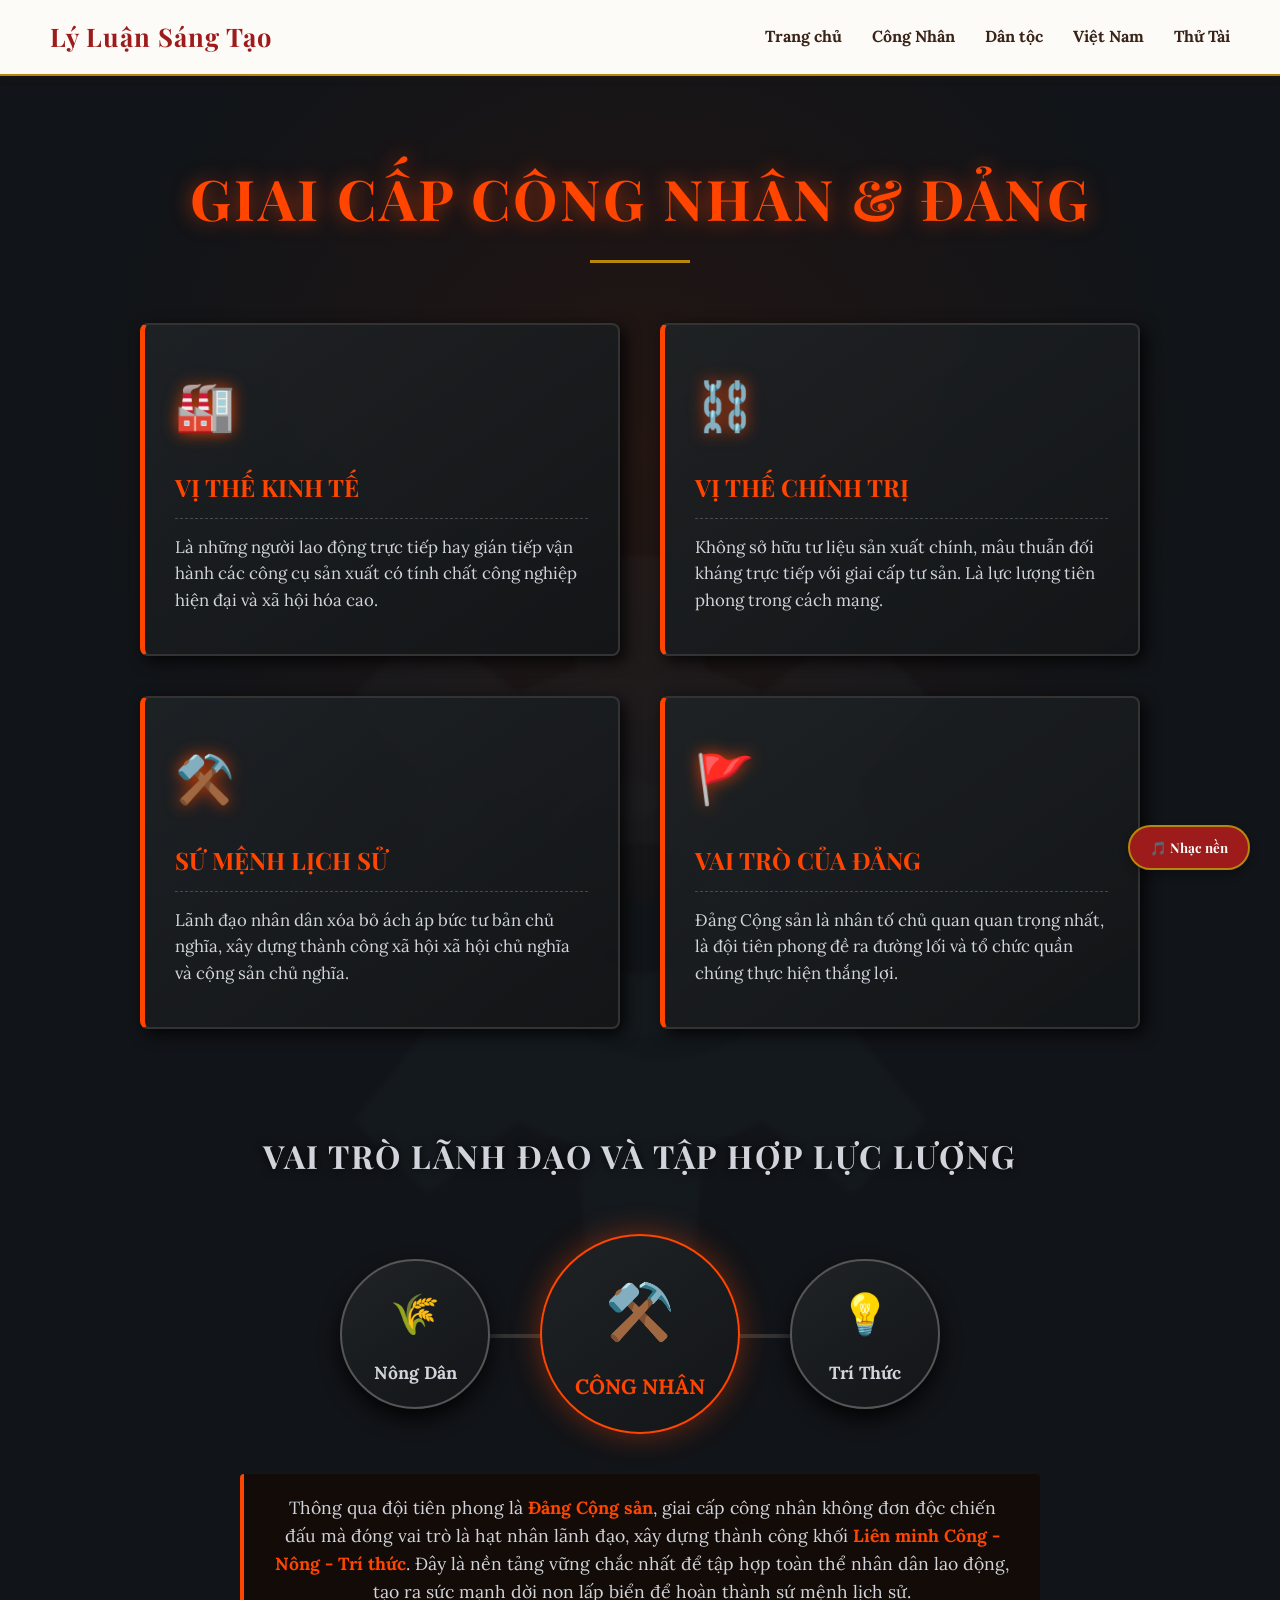
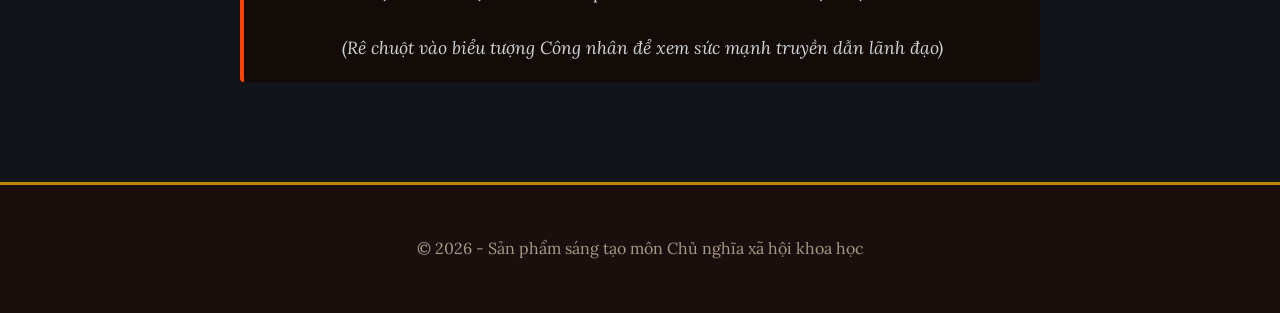
==== cong-nhan.html @ 25dcca9c "git" ====
<!DOCTYPE html>
<html lang="vi">
<head>
    <meta charset="UTF-8">
    <meta name="viewport" content="width=device-width, initial-scale=1.0">
    <title>Giai cấp công nhân - Hành Trình Lịch Sử</title>
    <link href="https://unpkg.com/aos@2.3.1/dist/aos.css" rel="stylesheet">
    <link rel="stylesheet" href="css/style.css">
    
    <style>
        /* --- CONCEPT: LÒ RÈN CÔNG NGHIỆP TRÊN NỀN LỊCH SỬ --- */
        #chapter1 {
            /* Thay đổi: Nền tối kết hợp với ảnh nền của bạn làm mờ */
            background-color: #111418 !important; 
            background-image: 
                radial-gradient(circle at center, rgba(42, 22, 16, 0.7) 0%, rgba(17, 20, 24, 0.9) 70%),
                url('https://png.pngtree.com/thumb_back/fh260/background/20210903/pngtree-may-day-labor-day-workers-silhouette-simple-city-construction-image_793453.jpg');
            background-size: cover;
            background-position: center;
            background-attachment: fixed; /* Hiệu ứng nền đứng yên khi cuộn */
            
            position: relative;
            overflow: hidden;
            padding-top: 150px;
            padding-bottom: 100px;
            color: #fdfbf7;
        }

        #chapter1 h2.section-title {
            color: #ff4500 !important; /* Màu đỏ cam thép nung */
            font-size: 3.5rem;
            text-transform: uppercase;
            letter-spacing: 3px;
            text-shadow: 0 0 20px rgba(255, 69, 0, 0.6);
            margin-bottom: 60px;
            position: relative;
            z-index: 10;
        }

        /* Hiệu ứng Bánh răng ngầm phía sau (giữ lại cho concept công nghiệp) */
        .gear-bg {
            position: absolute;
            top: 50%;
            left: 50%;
            transform: translate(-50%, -50%);
            font-size: 40rem;
            color: rgba(255, 255, 255, 0.03);
            z-index: 1;
            animation: spin-gear 40s linear infinite;
            pointer-events: none;
        }
        @keyframes spin-gear {
            0% { transform: translate(-50%, -50%) rotate(0deg); }
            100% { transform: translate(-50%, -50%) rotate(360deg); }
        }

        /* Lưới hiển thị 4 thẻ thông tin */
        .industry-grid {
            display: grid;
            grid-template-columns: repeat(2, 1fr);
            gap: 40px;
            max-width: 1000px;
            margin: 0 auto;
            position: relative;
            z-index: 10;
        }

        /* Thẻ khối thép nung */
        .steel-card {
            background: linear-gradient(145deg, rgba(31, 35, 38, 0.9), rgba(19, 21, 23, 0.95));
            border: 2px solid #333;
            border-left: 5px solid #ff4500; /* Viền đỏ công nhân */
            border-radius: 8px;
            padding: 40px 30px;
            position: relative;
            overflow: hidden;
            transition: all 0.4s ease;
            box-shadow: 5px 5px 15px rgba(0,0,0,0.8);
            display: flex;
            flex-direction: column;
            justify-content: center;
        }

        /* Hiệu ứng tia chớp/thép nung lướt qua khi Hover */
        .steel-card::before {
            content: '';
            position: absolute;
            top: 0; left: -100%;
            width: 50%; height: 100%;
            background: linear-gradient(90deg, transparent, rgba(255, 69, 0, 0.3), transparent);
            transform: skewX(-20deg);
            transition: all 0.6s ease;
        }

        .steel-card:hover {
            transform: translateY(-10px);
            border-color: #ff4500;
            box-shadow: 0 10px 30px rgba(255, 69, 0, 0.4);
            background: linear-gradient(145deg, #2a1610, #131517); /* Đổi màu nền sang nóng */
        }

        .steel-card:hover::before {
            left: 200%; /* Tia sáng lướt qua */
        }

        .steel-icon {
            font-size: 3rem;
            margin-bottom: 20px;
            filter: drop-shadow(0 0 8px rgba(255, 69, 0, 0.8));
        }

        .steel-card h3 {
            color: #ff4500;
            font-family: var(--font-heading);
            font-size: 1.5rem;
            text-transform: uppercase;
            margin-bottom: 15px;
            border-bottom: 1px dashed rgba(255, 255, 255, 0.2);
            padding-bottom: 10px;
        }

        .steel-card p {
            color: #d1d5db;
            font-size: 1.05rem;
            line-height: 1.6;
            margin: 0;
        }

        @media (max-width: 768px) {
            .industry-grid { grid-template-columns: 1fr; padding: 0 20px; }
            .gear-bg { font-size: 20rem; }
        }
        /* --- HIỆU ỨNG HẠT NHÂN LÃNH ĐẠO --- */
        .leadership-section {
            margin-top: 100px;
            text-align: center;
            position: relative;
            z-index: 10;
        }

        .leadership-title {
            color: #d1d5db;
            font-size: 2rem;
            text-transform: uppercase;
            letter-spacing: 2px;
            margin-bottom: 50px;
            font-family: var(--font-heading);
            text-shadow: 0 0 10px rgba(0,0,0,0.8);
        }

        .network-container {
            display: flex;
            align-items: center;
            justify-content: center;
            gap: 50px;
            position: relative;
            max-width: 900px;
            margin: 0 auto;
        }

        /* Các đường dây liên kết */
        .connection-line {
            position: absolute;
            top: 50%;
            width: 30%;
            height: 4px;
            background-color: #333;
            z-index: 1;
            transition: all 0.5s ease;
        }
        .line-left { left: 20%; }
        .line-right { right: 20%; }

        /* Các Node (Thực thể) */
        .node {
            background: linear-gradient(145deg, #1f2326, #131517);
            border: 2px solid #555;
            border-radius: 50%;
            width: 150px;
            height: 150px;
            display: flex;
            flex-direction: column;
            align-items: center;
            justify-content: center;
            position: relative;
            z-index: 2;
            box-shadow: 0 10px 20px rgba(0,0,0,0.8);
            transition: all 0.5s ease;
        }

        .node-icon { font-size: 2.5rem; margin-bottom: 10px; }
        .node-text { color: #d1d5db; font-weight: bold; font-size: 1.1rem; }

        /* Node Trung tâm: Giai cấp công nhân */
        .node.core {
            width: 200px;
            height: 200px;
            border-color: #ff4500;
            box-shadow: 0 0 30px rgba(255, 69, 0, 0.4);
            animation: pulse-core 2s infinite;
            cursor: pointer;
        }
        .node.core .node-icon { font-size: 3.5rem; }
        .node.core .node-text { color: #ff4500; font-size: 1.3rem; text-transform: uppercase; }

        @keyframes pulse-core {
            0% { box-shadow: 0 0 20px rgba(255, 69, 0, 0.4); }
            50% { box-shadow: 0 0 50px rgba(255, 69, 0, 0.8), inset 0 0 20px rgba(255, 69, 0, 0.5); }
            100% { box-shadow: 0 0 20px rgba(255, 69, 0, 0.4); }
        }

        /* HIỆU ỨNG KHI HOVER VÀO HẠT NHÂN CÔNG NHÂN */
        .network-container:hover .connection-line {
            background-color: #ff4500;
            box-shadow: 0 0 15px #ff4500;
        }
        .network-container:hover .node.satellite {
            border-color: #ff4500;
            box-shadow: 0 0 25px rgba(255, 69, 0, 0.6);
            transform: scale(1.1);
        }
        .network-container:hover .node.satellite .node-text { color: #fff; }

        /* Hộp thông tin mô tả bên dưới */
        .leadership-desc {
            margin-top: 40px;
            background-color: rgba(20, 10, 5, 0.85);
            border-left: 4px solid #ff4500;
            padding: 20px 30px;
            color: #d1d5db;
            font-size: 1.1rem;
            line-height: 1.6;
            max-width: 800px;
            margin-left: auto;
            margin-right: auto;
            border-radius: 4px;
        }
        .highlight { color: #ff4500; font-weight: bold; }

        @media (max-width: 768px) {
            .network-container { flex-direction: column; gap: 30px; }
            .connection-line { width: 4px; height: 100px; top: auto; left: 50%; transform: translateX(-50%); }
            .line-left { top: 25%; }
            .line-right { bottom: 25%; }
        }
    </style>
</head>
<body>

    <div id="progress-bar"></div>
    <button id="music-btn" title="Bật/Tắt nhạc nền">🎵 Nhạc nền</button>
    <audio id="bg-music" loop>
        <source src="https://cdn.pixabay.com/download/audio/2022/01/18/audio_d0a13f69d2.mp3?filename=epic-hollywood-trailer-9489.mp3" type="audio/mpeg">
    </audio>

    <nav>
        <h1>Lý Luận Sáng Tạo</h1>
        <ul>
            <li><a href="index.html">Trang chủ</a></li>
            <li><a href="cong-nhan.html">Công Nhân</a></li>
            <li><a href="dan-toc.html">Dân tộc</a></li>
            <li><a href="viet-nam.html">Việt Nam</a></li>
            <li><a href="thu-tai.html">Thử Tài</a></li>
        </ul>
    </nav>

    <section id="chapter1">
        <div class="gear-bg">⚙️</div>

        <h2 class="section-title" data-aos="zoom-in">Giai cấp công nhân & Đảng</h2>
        
        <div class="industry-grid">
            <div class="steel-card" data-aos="fade-right" data-aos-delay="100">
                <div class="steel-icon">🏭</div>
                <h3>Vị thế Kinh tế</h3>
                <p>Là những người lao động trực tiếp hay gián tiếp vận hành các công cụ sản xuất có tính chất công nghiệp hiện đại và xã hội hóa cao.</p>
            </div>
            
            <div class="steel-card" data-aos="fade-left" data-aos-delay="200">
                <div class="steel-icon">⛓️</div>
                <h3>Vị thế Chính trị</h3>
                <p>Không sở hữu tư liệu sản xuất chính, mâu thuẫn đối kháng trực tiếp với giai cấp tư sản. Là lực lượng tiên phong trong cách mạng.</p>
            </div>
            
            <div class="steel-card" data-aos="fade-right" data-aos-delay="300">
                <div class="steel-icon">⚒️</div>
                <h3>Sứ mệnh Lịch sử</h3>
                <p>Lãnh đạo nhân dân xóa bỏ ách áp bức tư bản chủ nghĩa, xây dựng thành công xã hội xã hội chủ nghĩa và cộng sản chủ nghĩa.</p>
            </div>
            
            <div class="steel-card" data-aos="fade-left" data-aos-delay="400">
                <div class="steel-icon">🚩</div>
                <h3>Vai trò của Đảng</h3>
                <p>Đảng Cộng sản là nhân tố chủ quan quan trọng nhất, là đội tiên phong đề ra đường lối và tổ chức quần chúng thực hiện thắng lợi.</p>
            </div>
        </div>
        <div class="leadership-section" data-aos="fade-up" data-aos-delay="500">
            <h3 class="leadership-title">Vai trò Lãnh đạo và Tập hợp lực lượng</h3>
            
            <div class="network-container">
                <div class="connection-line line-left"></div>
                <div class="connection-line line-right"></div>

                <div class="node satellite">
                    <div class="node-icon">🌾</div>
                    <div class="node-text">Nông Dân</div>
                </div>

                <div class="node core">
                    <div class="node-icon">⚒️</div>
                    <div class="node-text">Công Nhân</div>
                </div>

                <div class="node satellite">
                    <div class="node-icon">💡</div>
                    <div class="node-text">Trí Thức</div>
                </div>
            </div>

            <div class="leadership-desc" data-aos="zoom-in" data-aos-delay="600">
                Thông qua đội tiên phong là <span class="highlight">Đảng Cộng sản</span>, giai cấp công nhân không đơn độc chiến đấu mà đóng vai trò là hạt nhân lãnh đạo, xây dựng thành công khối <span class="highlight">Liên minh Công - Nông - Trí thức</span>. Đây là nền tảng vững chắc nhất để tập hợp toàn thể nhân dân lao động, tạo ra sức mạnh dời non lấp biển để hoàn thành sứ mệnh lịch sử.
                <br><br>
                <i>(Rê chuột vào biểu tượng Công nhân để xem sức mạnh truyền dẫn lãnh đạo)</i>
            </div>
        </div>
    </section>

    <footer>
        <p>&copy; 2026 - Sản phẩm sáng tạo môn Chủ nghĩa xã hội khoa học</p>
    </footer>

    <script src="https://unpkg.com/aos@2.3.1/dist/aos.js"></script>
    <script src="js/script.js"></script>

</body>
</html>
---- css/style.css ----
@import url('https://fonts.googleapis.com/css2?family=Lora:ital,wght@0,400;0,700;1,400;1,700&family=Playfair+Display:ital,wght@0,700;0,900;1,700&display=swap');

/* CSS STYLES - PHIÊN BẢN LỊCH SỬ HOÀI CỔ (BẢN CHUẨN ĐÃ GỘP) */
:root {
    --primary-red: #9e1b1b; 
    --dark-red: #660000;
    --white: #fdfbf7; 
    --light-grey: #f4ecd8; 
    --text-dark: #3a2318; 
    --gold: #b8860b; 
    
    --font-heading: 'Playfair Display', serif;
    --font-main: 'Lora', serif;
    
    --transition-speed: 0.3s;
}

* { box-sizing: border-box; margin: 0; padding: 0; }

/* --- SỬA LẠI BACKGROUND PHƯƠNG ÁN 3 --- */
body {
    font-family: var(--font-main);
    background-color: #333; /* Nền tối để nổi phủ màu */
    
    /* Lớp phủ màu đồng cổ + Ảnh Trống Đồng cực mờ */
    background-image: 
        linear-gradient(rgba(58, 35, 24, 0.9), rgba(58, 35, 24, 0.9)), /* Lớp phủ nâu đồng đậm */
        url('https://img4.thuthuatphanmem.vn/uploads/2020/07/04/anh-background-mat-trong-dong_095235960.jpg'); /* Thay link ảnh vào đây */
    
    background-size: cover;
    background-position: center;
    background-attachment: fixed;
    
    color: #fdfbf7; /* ĐỔI MÀU CHỮ SÁNG ĐỂ ĐỌC TRÊN NỀN TỐI */
    line-height: 1.7;
    scroll-behavior: smooth;
    overflow-x: hidden;
}

/* Nav - Thanh menu */
nav { 
    background-color: var(--white); 
    position: fixed; top: 0; width: 100%; display: flex; justify-content: space-between; align-items: center; 
    padding: 15px 50px; 
    box-shadow: 0 4px 6px rgba(58, 35, 24, 0.1); 
    border-bottom: 2px solid var(--gold);
    z-index: 1000; 
    background-image: url('https://www.transparenttextures.com/patterns/cream-paper.png');
}
nav h1 { color: var(--primary-red); font-size: 1.6rem; font-family: var(--font-heading); letter-spacing: 1px;}
nav ul { display: flex; list-style: none; }
nav ul li { margin-left: 30px; }
nav ul li a { text-decoration: none; color: var(--text-dark); font-weight: bold; transition: color var(--transition-speed); }
nav ul li a:hover { color: var(--primary-red); }

/* Section chung */
section { padding: 120px 10%; min-height: 100vh; display: flex; flex-direction: column; justify-content: center; }
h2.section-title { 
    font-size: 2.8rem; 
    color: var(--primary-red); 
    margin-bottom: 50px; 
    text-align: center; 
    position: relative; 
    font-family: var(--font-heading); 
}
h2.section-title::after { content: ''; display: block; width: 100px; height: 3px; background-color: var(--gold); margin: 15px auto 0; }

/* HERO - PHẦN ẢNH NỀN LỊCH SỬ */
#hero { 
    background-image: linear-gradient(rgba(244, 236, 216, 0.85), rgba(244, 236, 216, 0.95)), 
                      url('https://images.unsplash.com/photo-1543232814-118e69213123?ixlib=rb-4.0.3&auto=format&fit=crop&w=1920&q=80');
    background-size: cover;
    background-position: center;
    background-attachment: fixed; 
    text-align: center; align-items: center; 
    border-bottom: 4px double var(--gold);
}
#hero h1 { font-size: 4rem; color: var(--primary-red); margin-bottom: 20px; font-family: var(--font-heading); text-shadow: 2px 2px 4px rgba(0,0,0,0.1); }
#hero p { font-size: 1.3rem; max-width: 650px; margin-bottom: 40px; font-weight: bold; }
.btn { padding: 12px 35px; background-color: var(--primary-red); color: var(--white); text-decoration: none; border: 2px solid var(--gold); border-radius: 3px; font-weight: bold; transition: all 0.3s; font-family: var(--font-heading); letter-spacing: 1px;}
.btn:hover { background-color: var(--gold); color: var(--text-dark); transform: translateY(-3px); box-shadow: 0 5px 15px rgba(0,0,0,0.2);}

/* --- TRANG CHỦ: KHỐI NỘI DUNG CHI TIẾT --- */
.overview-grid { display: grid; grid-template-columns: repeat(4, 1fr); gap: 30px; margin-top: 40px; max-width: 1200px; margin-left: auto; margin-right: auto; }
.overview-card { 
    background-color: var(--light-grey); 
    border: 1px solid #e0d5b7; border-radius: 8px; 
    padding: 30px 25px; text-align: left; 
    text-decoration: none !important; color: var(--text-dark) !important; 
    box-shadow: 0 5px 15px rgba(58, 35, 24, 0.08); transition: all 0.3s ease; 
    background-image: url('https://www.transparenttextures.com/patterns/cream-paper.png'); 
    display: flex; flex-direction: column; 
}
.overview-card:hover { transform: translateY(-10px); box-shadow: 0 15px 30px rgba(58, 35, 24, 0.15); border-color: var(--gold); }
.overview-card .card-icon { font-size: 2.8rem; margin-bottom: 20px; filter: drop-shadow(2px 2px 2px rgba(0,0,0,0.1)); }
.overview-card h3 { color: var(--primary-red); font-family: var(--font-heading); font-size: 1.4rem; margin-bottom: 15px; position: relative; padding-bottom: 12px; }
.overview-card h3::after { content: ''; position: absolute; bottom: 0; left: 0; width: 40px; height: 3px; background-color: var(--gold); }
.overview-card p { font-size: 1rem; line-height: 1.6; opacity: 0.9; font-family: var(--font-main); }

/* Chương 1 */
.content-grid { display: grid; grid-template-columns: repeat(2, 1fr); gap: 40px; }
.info-card { background-color: var(--white); padding: 35px; border-radius: 5px; border: 1px solid #e0d5b7; border-top: 5px solid var(--primary-red); box-shadow: 3px 3px 10px rgba(58, 35, 24, 0.08); transition: transform 0.3s; background-image: url('https://www.transparenttextures.com/patterns/cream-paper.png'); }
.info-card:hover { transform: translateY(-5px); box-shadow: 5px 5px 15px rgba(58, 35, 24, 0.15); }
.info-card h3 { color: var(--primary-red); margin-bottom: 15px; font-family: var(--font-heading); font-size: 1.4rem;}

/* Chương 2 */
#chapter2 { background-color: var(--primary-red); color: var(--white); background-image: url('https://www.transparenttextures.com/patterns/stardust.png'); border-top: 4px double var(--gold); border-bottom: 4px double var(--gold); }
#chapter2 h2.section-title, #chapter4 h2.section-title { color: var(--white); }
#chapter2 h2.section-title::after, #chapter4 h2.section-title::after { background-color: var(--gold); }
.feat-grid { display: grid; grid-template-columns: repeat(5, 1fr); gap: 20px; margin-bottom: 60px; }
.feat-card { background-color: rgba(253, 251, 247, 0.1); padding: 25px 15px; border-radius: 5px; text-align: center; border: 1px solid rgba(184, 134, 11, 0.4); transition: transform 0.3s; cursor: pointer; }
.feat-card:hover { transform: translateY(-10px); background-color: rgba(253, 251, 247, 0.2); border-color: var(--gold);}
.feat-card h4 { font-family: var(--font-heading); font-size: 1.2rem; color: var(--white); }
.principle-box { background-color: var(--white); color: var(--text-dark); padding: 40px; border-radius: 5px; max-width: 800px; margin: 0 auto; border: 2px solid var(--gold); box-shadow: 0 10px 25px rgba(0,0,0,0.2); background-image: url('https://www.transparenttextures.com/patterns/cream-paper.png');}
.principle-box h3 { color: var(--primary-red); margin-bottom: 25px; text-align: center; font-family: var(--font-heading); font-size: 1.6rem;}
.principle-box li { margin-left: 20px; margin-bottom: 12px; font-size: 1.1rem;}

/* Chương 3 */
#chapter3 { background-color: var(--light-grey); text-align: center; }
.vietnam-content { max-width: 800px; margin: 0 auto; }
.video-container { position: relative; padding-bottom: 56.25%; height: 0; overflow: hidden; border-radius: 5px; margin-bottom: 50px; border: 4px solid var(--white); box-shadow: 0 10px 20px rgba(58, 35, 24, 0.15); }
.video-container iframe { position: absolute; top: 0; left: 0; width: 100%; height: 100%; border: 0; }
.vietnam-box { background-color: var(--white); padding: 35px; border-radius: 5px; margin-bottom: 30px; border: 1px solid #e0d5b7; box-shadow: 3px 3px 10px rgba(58, 35, 24, 0.08); background-image: url('https://www.transparenttextures.com/patterns/cream-paper.png');}
.vietnam-box h3 { color: var(--primary-red); margin-bottom: 15px; font-family: var(--font-heading); font-size: 1.5rem;}

/* Timeline Lịch sử */
.timeline { position: relative; max-width: 800px; margin: 60px auto; padding: 20px 0; }
.timeline::after { content: ''; position: absolute; width: 4px; background-color: var(--gold); top: 0; bottom: 0; left: 50%; margin-left: -2px; }
.timeline-item { padding: 10px 40px; position: relative; width: 50%; }
.timeline-item::after { content: ''; position: absolute; width: 22px; height: 22px; right: -11px; background-color: var(--white); border: 4px solid var(--primary-red); top: 25px; border-radius: 50%; z-index: 1; box-shadow: 0 0 0 3px rgba(184, 134, 11, 0.3);}
.left { left: 0; text-align: right; }
.right { left: 50%; text-align: left; }
.right::after { left: -11px; }
.timeline-content { padding: 25px; background-color: var(--white); border-radius: 5px; border: 1px solid #e0d5b7; box-shadow: 0 5px 15px rgba(58, 35, 24, 0.1); background-image: url('https://www.transparenttextures.com/patterns/cream-paper.png');}
.timeline-content h3 { color: var(--primary-red); font-size: 1.3rem; font-family: var(--font-heading); margin-bottom: 10px;}

/* Sơ đồ cây Đại đoàn kết */
.alliance-tree { display: flex; flex-direction: column; align-items: center; margin-top: 40px; }
.tree-top { z-index: 2; }
.party-core { width: 100px; height: 100px; background-color: var(--primary-red); border-radius: 50%; color: var(--white); display: flex; justify-content: center; align-items: center; font-size: 1.6rem; font-weight: bold; font-family: var(--font-heading); border: 4px solid var(--gold); box-shadow: 0 0 20px rgba(158, 27, 27, 0.4); }
.tree-line { width: 4px; height: 30px; background-color: var(--gold); z-index: 1; }
.tree-bottom { display: flex; justify-content: center; gap: 30px; border-top: 4px solid var(--gold); padding-top: 30px; position: relative; width: 80%; max-width: 700px; }
.tree-bottom::before, .tree-bottom::after { content: ''; position: absolute; top: 0; width: 4px; height: 30px; background-color: var(--gold); }
.tree-bottom::before { left: 15%; }
.tree-bottom::after { right: 15%; }
.alliance-item { background-color: var(--white); padding: 15px 35px; border: 2px dashed var(--gold); font-weight: bold; color: var(--primary-red); font-family: var(--font-heading); font-size: 1.2rem; background-image: url('https://www.transparenttextures.com/patterns/cream-paper.png'); border-radius: 5px; box-shadow: 0 4px 10px rgba(0,0,0,0.1); z-index: 2; text-align: center; }

/* Chương 4 Quiz */
#chapter4 { background-color: #2c1a16; color: var(--white); text-align: center; background-image: url('https://www.transparenttextures.com/patterns/stardust.png'); }
.quiz-container { max-width: 600px; margin: 0 auto; text-align: left; background-color: rgba(255,255,255,0.05); padding: 40px; border-radius: 5px; border: 1px solid rgba(184, 134, 11, 0.3);}
.quiz-question { margin-bottom: 30px; }
.quiz-question h3 { font-family: var(--font-heading); font-size: 1.3rem; margin-bottom: 15px; color: var(--gold);}
.quiz-answers button { display: block; width: 100%; padding: 15px; background-color: rgba(255,255,255,0.1); color: var(--white); border: 1px solid rgba(255,255,255,0.2); border-radius: 3px; text-align: left; cursor: pointer; margin-bottom: 12px; transition: 0.3s; font-family: var(--font-main); font-size: 1rem;}
.quiz-answers button:hover { background-color: rgba(184, 134, 11, 0.3); border-color: var(--gold);}
.quiz-answers button.correct { background-color: #2e7d32 !important; border-color: #4caf50; font-weight: bold;}
.quiz-answers button.incorrect { background-color: #9e1b1b !important; border-color: #f44336; }
/* --- CSS CHO CƯƠNG LĨNH LÊNIN (3 CỘT TRỤ) --- */
        .lenin-section {
            margin-top: 100px;
            margin-bottom: 50px;
            text-align: center;
            padding: 40px;
            background: linear-gradient(to bottom, rgba(0,0,0,0), rgba(58, 35, 24, 0.6), rgba(0,0,0,0));
        }
        .lenin-title {
            color: var(--gold) !important;
            font-size: 2.5rem;
            text-transform: uppercase;
            letter-spacing: 2px;
            margin-bottom: 10px;
            font-family: var(--font-heading);
            text-shadow: 2px 2px 4px rgba(0,0,0,0.8);
        }
        .lenin-subtitle {
            color: #e0d5b7;
            font-style: italic;
            margin-bottom: 40px;
            font-size: 1.1rem;
        }
        .lenin-grid {
            display: grid;
            grid-template-columns: repeat(auto-fit, minmax(280px, 1fr));
            gap: 30px;
            max-width: 1100px;
            margin: 0 auto;
        }
        .lenin-card {
            background-color: rgba(30, 15, 8, 0.85);
            border: 1px solid rgba(212, 175, 55, 0.4);
            border-top: 5px solid var(--primary-red);
            padding: 30px 20px;
            border-radius: 8px;
            box-shadow: 0 8px 20px rgba(0,0,0,0.5);
            transition: all 0.4s ease;
            display: flex;
            flex-direction: column;
            align-items: center;
        }
        .lenin-card:hover {
            transform: translateY(-10px);
            background-color: rgba(50, 25, 12, 0.95);
            box-shadow: 0 15px 30px rgba(212, 175, 55, 0.3);
            border-color: var(--gold);
        }
        .lenin-icon {
            font-size: 3.5rem;
            margin-bottom: 20px;
            filter: drop-shadow(0 0 10px rgba(255,255,255,0.2));
        }
        .lenin-card h4 {
            color: var(--white);
            font-size: 1.2rem;
            margin-bottom: 15px;
            line-height: 1.4;
            border-bottom: 1px dashed rgba(212, 175, 55, 0.5);
            padding-bottom: 15px;
            text-align: center;
            width: 100%;
        }
        .lenin-card p {
            color: #d1c4a5;
            font-size: 0.95rem;
            line-height: 1.6;
            text-align: justify;
        }
/* Footer */
footer { background-color: #1a0f0c; color: #a99a86; padding: 50px 10%; text-align: center; border-top: 3px solid var(--gold);}

/* Mobile & Tablet Responsive */
@media (max-width: 992px) {
    .overview-grid { grid-template-columns: repeat(2, 1fr); }
}

@media (max-width: 768px) {
    nav { flex-direction: column; padding: 15px; }
    #hero h1 { font-size: 2.5rem; }
    .content-grid, .feat-grid, .overview-grid { grid-template-columns: 1fr; }
    .timeline::after { left: 31px; }
    .timeline-item { width: 100%; padding-left: 70px; padding-right: 20px; }
    .timeline-item::after { left: 19px; right: auto; top: 30px;}
    .left { text-align: left; }
    .tree-bottom { flex-direction: column; align-items: center; border-top: none; padding-top: 0; gap: 15px; width: 100%; }
    .tree-bottom::before, .tree-bottom::after { display: none; }
    .tree-line { height: 20px; }
}

/* Các tính năng tương tác JS */
#progress-bar { position: fixed; top: 0; left: 0; width: 0%; height: 4px; background-color: var(--gold); z-index: 9999; box-shadow: 0 0 10px rgba(184, 134, 11, 0.8); transition: width 0.1s ease; }
#music-btn { position: fixed; bottom: 30px; right: 30px; background-color: var(--primary-red); color: var(--white); border: 2px solid var(--gold); padding: 12px 20px; border-radius: 50px; cursor: pointer; font-family: var(--font-heading); font-weight: bold; z-index: 1000; box-shadow: 0 4px 10px rgba(0,0,0,0.3); transition: all 0.3s; }
#music-btn:hover { background-color: var(--gold); color: var(--text-dark); transform: scale(1.05); }
#music-btn.playing { background-color: #2e7d32; border-color: #4caf50; animation: pulse 2s infinite; }
@keyframes pulse { 0% { box-shadow: 0 0 0 0 rgba(76, 175, 80, 0.7); } 70% { box-shadow: 0 0 0 10px rgba(76, 175, 80, 0); } 100% { box-shadow: 0 0 0 0 rgba(76, 175, 80, 0); } }
.quote-text { font-size: 1.4rem !important; font-style: italic; color: var(--text-dark); max-width: 700px; margin: 0 auto 40px; min-height: 80px; border-left: 4px solid var(--primary-red); padding-left: 20px; text-align: left; }
.cursor { display: inline-block; width: 10px; height: 1.2rem; background-color: var(--primary-red); margin-left: 5px; animation: blink 0.8s infinite; }
@keyframes blink { 0%, 100% { opacity: 1; } 50% { opacity: 0; } }
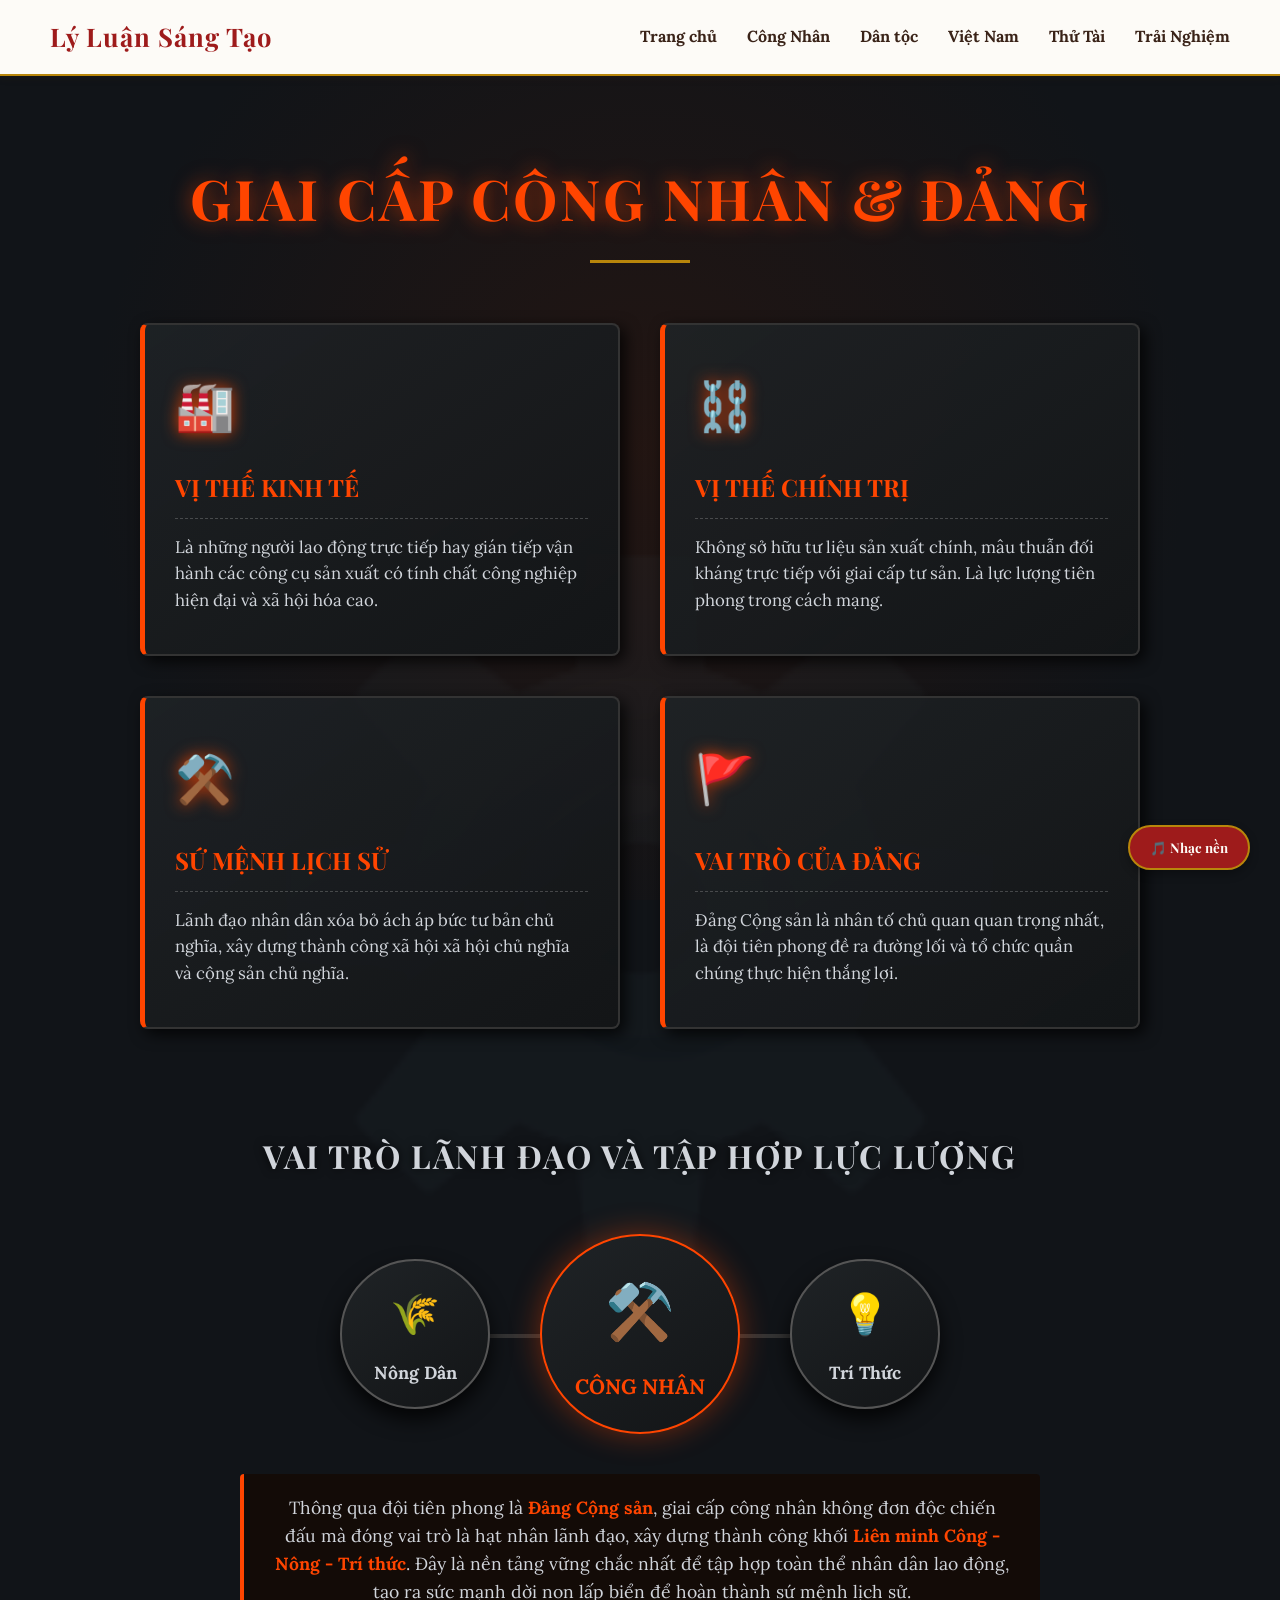
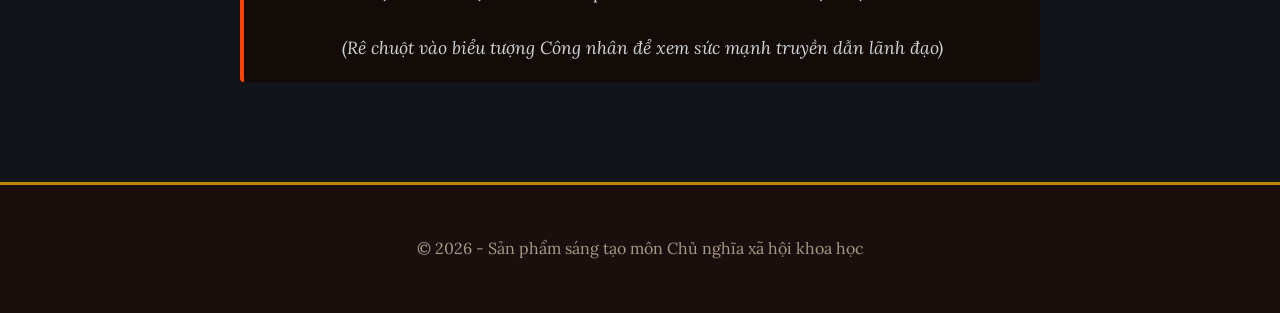
==== commit 3adee1e9: "ADD" ====
--- a/cong-nhan.html
+++ b/cong-nhan.html
@@ -243,6 +243,7 @@
             .line-left { top: 25%; }
             .line-right { bottom: 25%; }
         }
+  
     </style>
 </head>
 <body>
@@ -261,6 +262,7 @@
             <li><a href="dan-toc.html">Dân tộc</a></li>
             <li><a href="viet-nam.html">Việt Nam</a></li>
             <li><a href="thu-tai.html">Thử Tài</a></li>
+            <li><a href="trai-nghiem.html" class="active-link">Trải Nghiệm</a></li>
         </ul>
     </nav>
 
